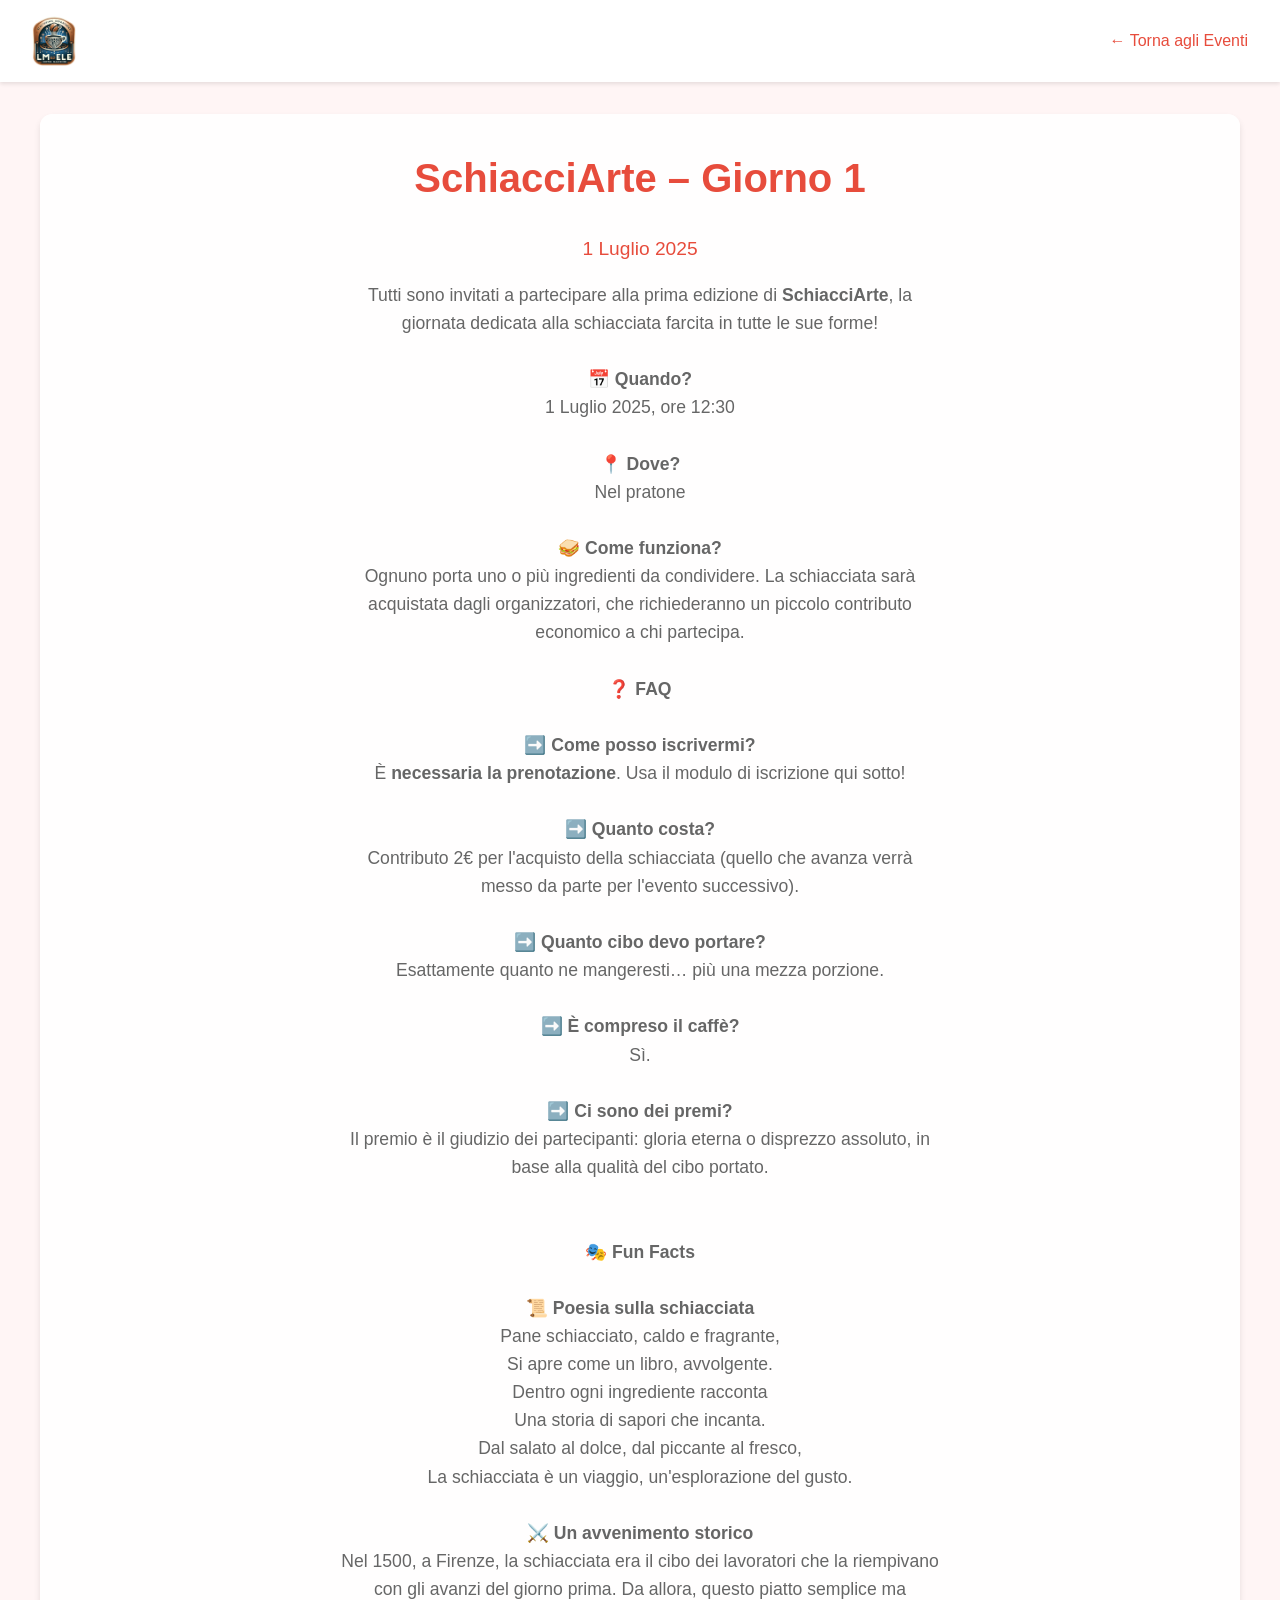
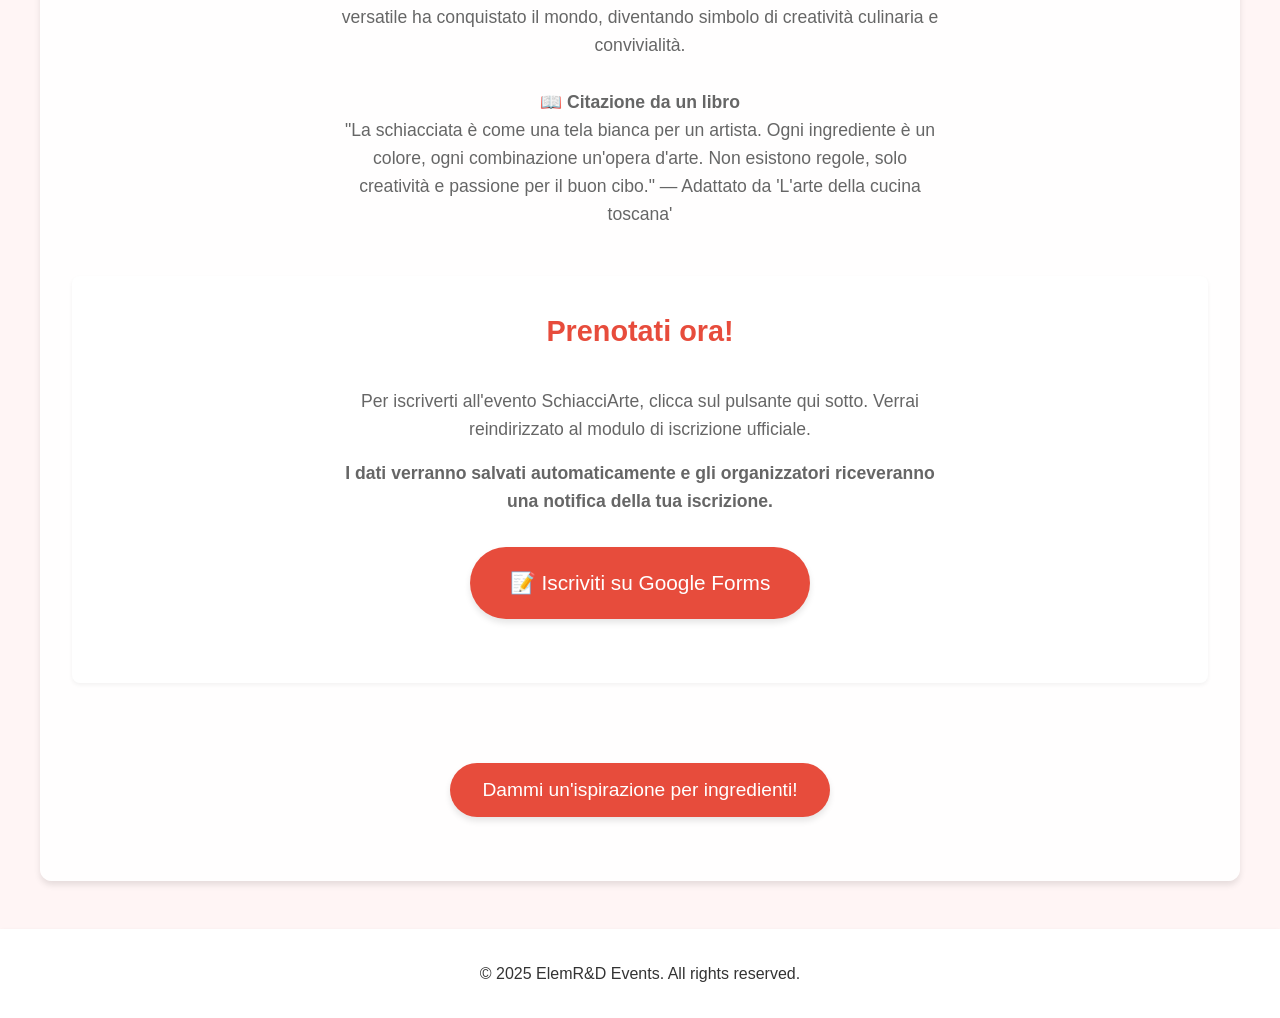
==== schiacciarte.html @ 93681b83 "Caricamento dell'intero sito" ====
<!DOCTYPE html>
<html lang="it">
<head>
    <meta charset="UTF-8">
    <meta name="viewport" content="width=device-width, initial-scale=1.0">
    <title>SchiacciArte – Giorno 1 - ElemR&D Events</title>
    <link rel="stylesheet" href="styles.css">
    <link rel="stylesheet" href="event-styles.css">
</head>
<body class="event-page">
    <div class="event-background"></div>
    
    <header>
        <div class="logo-container">
            <img src="assets/logo.png" alt="ElemR&D Logo" class="logo">
        </div>
        <a href="index.html" class="back-link">← Torna agli Eventi</a>
    </header>

    <main class="event-content">
        <h1>SchiacciArte – Giorno 1</h1>
        <div class="event-details">
            <p class="date">1 Luglio 2025</p>
            <p class="description">
                Tutti sono invitati a partecipare alla prima edizione di <strong>SchiacciArte</strong>, la giornata dedicata alla schiacciata farcita in tutte le sue forme!
                <br><br>
                📅 <strong>Quando?</strong><br> 
                1 Luglio 2025, ore 12:30
                <br><br>
                📍 <strong>Dove?</strong><br> 
                Nel pratone
                <br><br>
                🥪 <strong>Come funziona?</strong><br>
                Ognuno porta uno o più ingredienti da condividere. La schiacciata sarà acquistata dagli organizzatori, che richiederanno un piccolo contributo economico a chi partecipa.
                <br><br>
                ❓ <strong>FAQ</strong>
                <br><br>
                ➡️ <strong>Come posso iscrivermi?</strong><br>
                È <strong>necessaria la prenotazione</strong>. Usa il modulo di iscrizione qui sotto!
                <br><br>
                ➡️ <strong>Quanto costa?</strong><br>
                Contributo 2€ per l'acquisto della schiacciata  (quello che avanza verrà messo da parte per l'evento successivo).
                <br><br>
                ➡️ <strong>Quanto cibo devo portare?</strong><br>
                Esattamente quanto ne mangeresti… più una mezza porzione.
                <br><br>
                ➡️ <strong>È compreso il caffè?</strong><br>
                Sì.
                <br><br>
                ➡️ <strong>Ci sono dei premi?</strong><br>
                Il premio è il giudizio dei partecipanti: gloria eterna o disprezzo assoluto, in base alla qualità del cibo portato.
                <br><br><br>
                🎭 <strong>Fun Facts</strong>
                <br><br>
                📜 <strong>Poesia sulla schiacciata</strong><br>
                Pane schiacciato, caldo e fragrante,<br>
                Si apre come un libro, avvolgente.<br>
                Dentro ogni ingrediente racconta<br>
                Una storia di sapori che incanta.<br>
                Dal salato al dolce, dal piccante al fresco,<br>
                La schiacciata è un viaggio, un'esplorazione del gusto.
                <br><br>
                ⚔️ <strong>Un avvenimento storico</strong><br>
                Nel 1500, a Firenze, la schiacciata era il cibo dei lavoratori che la riempivano con gli avanzi del giorno prima. Da allora, questo piatto semplice ma versatile ha conquistato il mondo, diventando simbolo di creatività culinaria e convivialità.
                <br><br>
                📖 <strong>Citazione da un libro</strong><br>
                "La schiacciata è come una tela bianca per un artista. Ogni ingrediente è un colore, ogni combinazione un'opera d'arte. Non esistono regole, solo creatività e passione per il buon cibo."
                — Adattato da 'L'arte della cucina toscana'
            </p>
        </div>

        <!-- Form di iscrizione -->
        <section class="registration-section">
            <h2>Prenotati ora!</h2>
            <div class="registration-info">
                <p>Per iscriverti all'evento SchiacciArte, clicca sul pulsante qui sotto. Verrai reindirizzato al modulo di iscrizione ufficiale.</p>
                <p><strong>I dati verranno salvati automaticamente e gli organizzatori riceveranno una notifica della tua iscrizione.</strong></p>
            </div>
            
            <div class="google-form-link">
                <a href="https://docs.google.com/forms/d/e/1FAIpQLSd0z6A7fyzJBUA8NEahuUJm88xYtF_iZYlFQA8LNTu1cHnDfA/viewform?usp=sharing&ouid=103584848537398776048" target="_blank" class="google-form-button">
                    📝 Iscriviti su Google Forms
                </a>
            </div>

        </section>

        <div class="inspiration-section">
            <button id="inspirationButton" class="inspiration-button">Dammi un'ispirazione per ingredienti!</button>
        </div>
    </main>

    <footer>
        <p>&copy; 2025 ElemR&D Events. All rights reserved.</p>
    </footer>

    <script src="event-animation.js"></script>
    <script src="schiacciate-recipes.js"></script>
    <script>
        document.getElementById('inspirationButton').addEventListener('click', function() {
            const randomRecipe = schiacciateRecipes[Math.floor(Math.random() * schiacciateRecipes.length)];
            const searchUrl = `https://www.google.com/search?q=${encodeURIComponent(randomRecipe + " ricetta")}`;
            window.open(searchUrl, '_blank');
        });
    </script>
</body>
</html>
---- styles.css ----
:root {
    --primary-color: #2c3e50;
    --secondary-color: #e74c3c;
    --background-color: #f8f9fa;
    --text-color: #333;
    --card-background: #ffffff;
    --shadow: 0 2px 4px rgba(0,0,0,0.1);
}

* {
    margin: 0;
    padding: 0;
    box-sizing: border-box;
}

body {
    font-family: 'Segoe UI', Tahoma, Geneva, Verdana, sans-serif;
    line-height: 1.6;
    color: var(--text-color);
    background-color: var(--background-color);
}

header {
    background-color: var(--card-background);
    padding: 1rem 2rem;
    box-shadow: var(--shadow);
    display: flex;
    align-items: center;
    justify-content: space-between;
}

.logo-container {
    display: flex;
    align-items: center;
}

.logo {
    height: 50px;
    width: auto;
}

h1 {
    color: var(--primary-color);
    font-size: 2rem;
    margin: 0;
}

main {
    max-width: 1200px;
    margin: 2rem auto;
    padding: 0 1rem;
}

.events-section {
    margin-bottom: 3rem;
}

h2 {
    color: var(--primary-color);
    margin-bottom: 1.5rem;
    font-size: 1.5rem;
}

.events-grid {
    display: grid;
    grid-template-columns: repeat(auto-fill, minmax(300px, 1fr));
    gap: 1.5rem;
}

.event-card {
    background-color: var(--card-background);
    padding: 1.5rem;
    border-radius: 8px;
    box-shadow: var(--shadow);
    transition: transform 0.2s ease;
}

.event-card:hover {
    transform: translateY(-5px);
}

.event-card h3 {
    color: var(--primary-color);
    margin-bottom: 0.5rem;
}

.date {
    color: var(--secondary-color);
    font-weight: 500;
    margin-bottom: 1rem;
}

.event-link {
    display: inline-block;
    padding: 0.5rem 1rem;
    background-color: var(--secondary-color);
    color: white;
    text-decoration: none;
    border-radius: 4px;
    transition: background-color 0.2s ease;
}

.event-link:hover {
    background-color: #c0392b;
}

footer {
    text-align: center;
    padding: 2rem;
    background-color: var(--card-background);
    margin-top: 3rem;
    box-shadow: var(--shadow);
}

@media (max-width: 768px) {
    header {
        flex-direction: column;
        text-align: center;
        gap: 1rem;
    }

    .events-grid {
        grid-template-columns: 1fr;
    }
}
---- event-styles.css ----
.event-page {
    position: relative;
    overflow-x: hidden;
    background-color: #fff5f5;
}

.event-background {
    position: fixed;
    top: 0;
    left: 0;
    width: 100%;
    height: 100%;
    z-index: -1;
    pointer-events: none;
}

.event-hero-image {
    width: 100%;
    height: 300px;
    overflow: hidden;
    position: relative;
    margin-bottom: 2rem;
}

.hero-image {
    width: 100%;
    height: 100%;
    object-fit: cover;
    object-position: center;
}

.back-link {
    color: var(--secondary-color);
    text-decoration: none;
    font-weight: 500;
    transition: color 0.2s ease;
}

.back-link:hover {
    color: #c0392b;
}

.event-content {
    background-color: rgba(255, 255, 255, 0.9);
    padding: 2rem;
    border-radius: 12px;
    box-shadow: 0 4px 6px rgba(0, 0, 0, 0.1);
    margin-top: 2rem;
}

.event-content h1 {
    color: var(--secondary-color);
    font-size: 2.5rem;
    text-align: center;
    margin-bottom: 1.5rem;
}

.event-details {
    text-align: center;
    margin-bottom: 3rem;
}

.event-details .date {
    font-size: 1.2rem;
    margin-bottom: 1rem;
}

.event-details .description {
    font-size: 1.1rem;
    color: #666;
    max-width: 600px;
    margin: 0 auto;
}

.recipes-section {
    background-color: white;
    padding: 2rem;
    border-radius: 8px;
    box-shadow: 0 2px 4px rgba(0, 0, 0, 0.05);
}

.recipe-links {
    display: grid;
    grid-template-columns: repeat(auto-fit, minmax(250px, 1fr));
    gap: 1.5rem;
    margin-top: 1.5rem;
}

.recipe-card {
    background-color: #fff;
    padding: 1.5rem;
    border-radius: 8px;
    box-shadow: 0 2px 4px rgba(0, 0, 0, 0.1);
    text-decoration: none;
    color: var(--text-color);
    transition: transform 0.2s ease, box-shadow 0.2s ease;
    border: 2px solid transparent;
}

.recipe-card:hover {
    transform: translateY(-5px);
    box-shadow: 0 4px 8px rgba(0, 0, 0, 0.15);
    border-color: var(--secondary-color);
}

.recipe-card h3 {
    color: var(--primary-color);
    margin-bottom: 0.5rem;
}

.recipe-card p {
    color: #666;
    font-size: 0.9rem;
}

.inspiration-section {
    text-align: center;
    margin-top: 3rem;
    padding: 2rem;
}

.inspiration-button {
    background-color: var(--secondary-color);
    color: white;
    border: none;
    padding: 1rem 2rem;
    font-size: 1.2rem;
    border-radius: 50px;
    cursor: pointer;
    transition: all 0.3s ease;
    box-shadow: 0 4px 6px rgba(0, 0, 0, 0.1);
}

.inspiration-button:hover {
    transform: translateY(-2px);
    box-shadow: 0 6px 8px rgba(0, 0, 0, 0.2);
    background-color: #c0392b;
}

.inspiration-button:active {
    transform: translateY(0);
}

@media (max-width: 768px) {
    .event-content {
        padding: 1rem;
    }

    .event-content h1 {
        font-size: 2rem;
    }

    .recipe-links {
        grid-template-columns: 1fr;
    }

    .inspiration-button {
        padding: 0.8rem 1.6rem;
        font-size: 1rem;
    }
}

/* Stili per la sezione di registrazione */
.registration-section {
    background-color: white;
    padding: 2rem;
    border-radius: 8px;
    box-shadow: 0 2px 4px rgba(0, 0, 0, 0.05);
    margin-top: 2rem;
}

.registration-section h2 {
    color: var(--secondary-color);
    text-align: center;
    margin-bottom: 2rem;
    font-size: 1.8rem;
}

.registration-info {
    text-align: center;
    margin-bottom: 2rem;
    max-width: 600px;
    margin-left: auto;
    margin-right: auto;
}

.registration-info p {
    margin-bottom: 1rem;
    font-size: 1.1rem;
    color: #666;
}

.google-form-link {
    text-align: center;
    margin-bottom: 2rem;
}

.google-form-button {
    display: inline-block;
    background-color: var(--secondary-color);
    color: white;
    text-decoration: none;
    padding: 1.2rem 2.5rem;
    font-size: 1.3rem;
    border-radius: 50px;
    transition: all 0.3s ease;
    box-shadow: 0 4px 6px rgba(0, 0, 0, 0.1);
    font-weight: 500;
}

.google-form-button:hover {
    transform: translateY(-2px);
    box-shadow: 0 6px 8px rgba(0, 0, 0, 0.2);
    background-color: #c0392b;
    color: white;
}

.google-form-button:active {
    transform: translateY(0);
}

.form-fields-preview {
    background-color: #f8f9fa;
    padding: 1.5rem;
    border-radius: 8px;
    border-left: 4px solid var(--secondary-color);
}

.form-fields-preview h3 {
    color: var(--primary-color);
    margin-bottom: 1rem;
    font-size: 1.2rem;
}

.form-fields-preview ul {
    list-style: none;
    padding: 0;
}

.form-fields-preview li {
    margin-bottom: 0.5rem;
    font-size: 1rem;
    color: #666;
}

.form-fields-preview li strong {
    color: var(--primary-color);
}

/* Responsive per la sezione di registrazione */
@media (max-width: 768px) {
    .registration-section {
        padding: 1rem;
    }
    
    .google-form-button {
        padding: 1rem 2rem;
        font-size: 1.1rem;
    }
    
    .registration-info p {
        font-size: 1rem;
    }
}
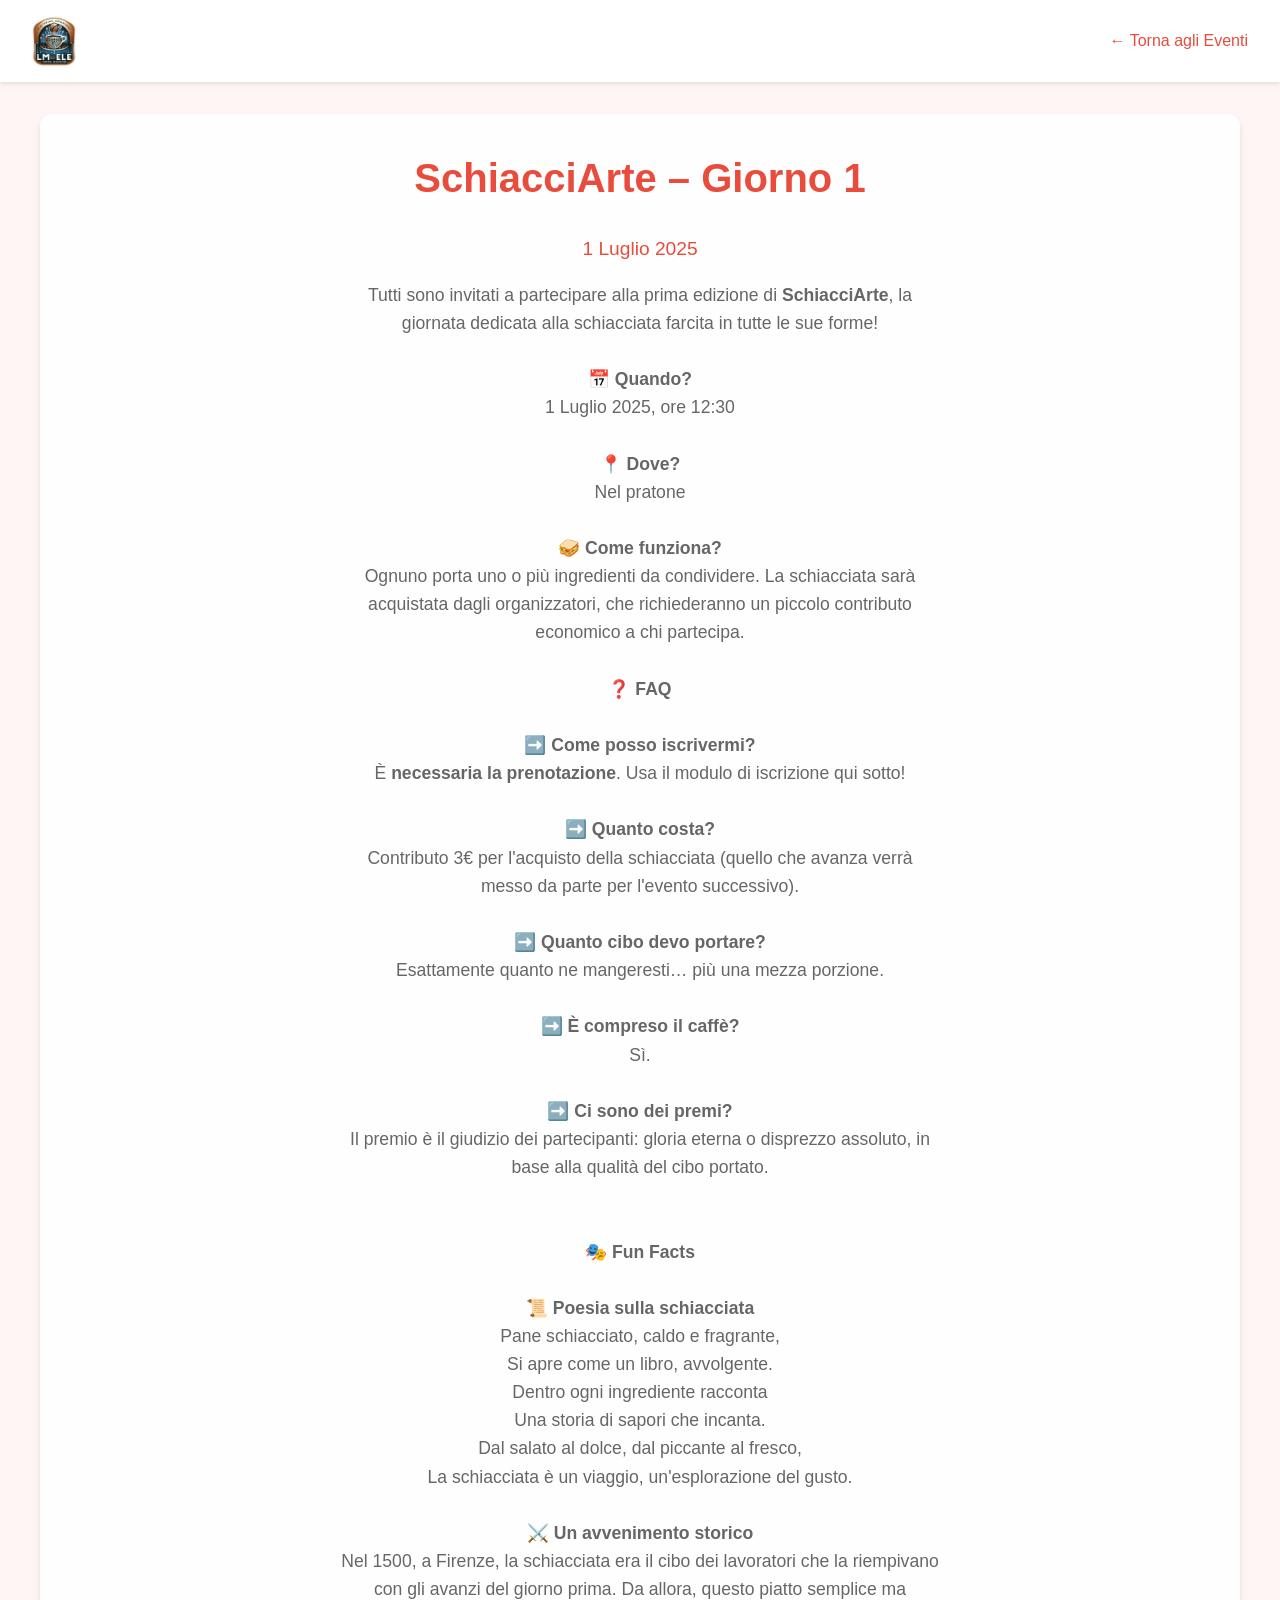
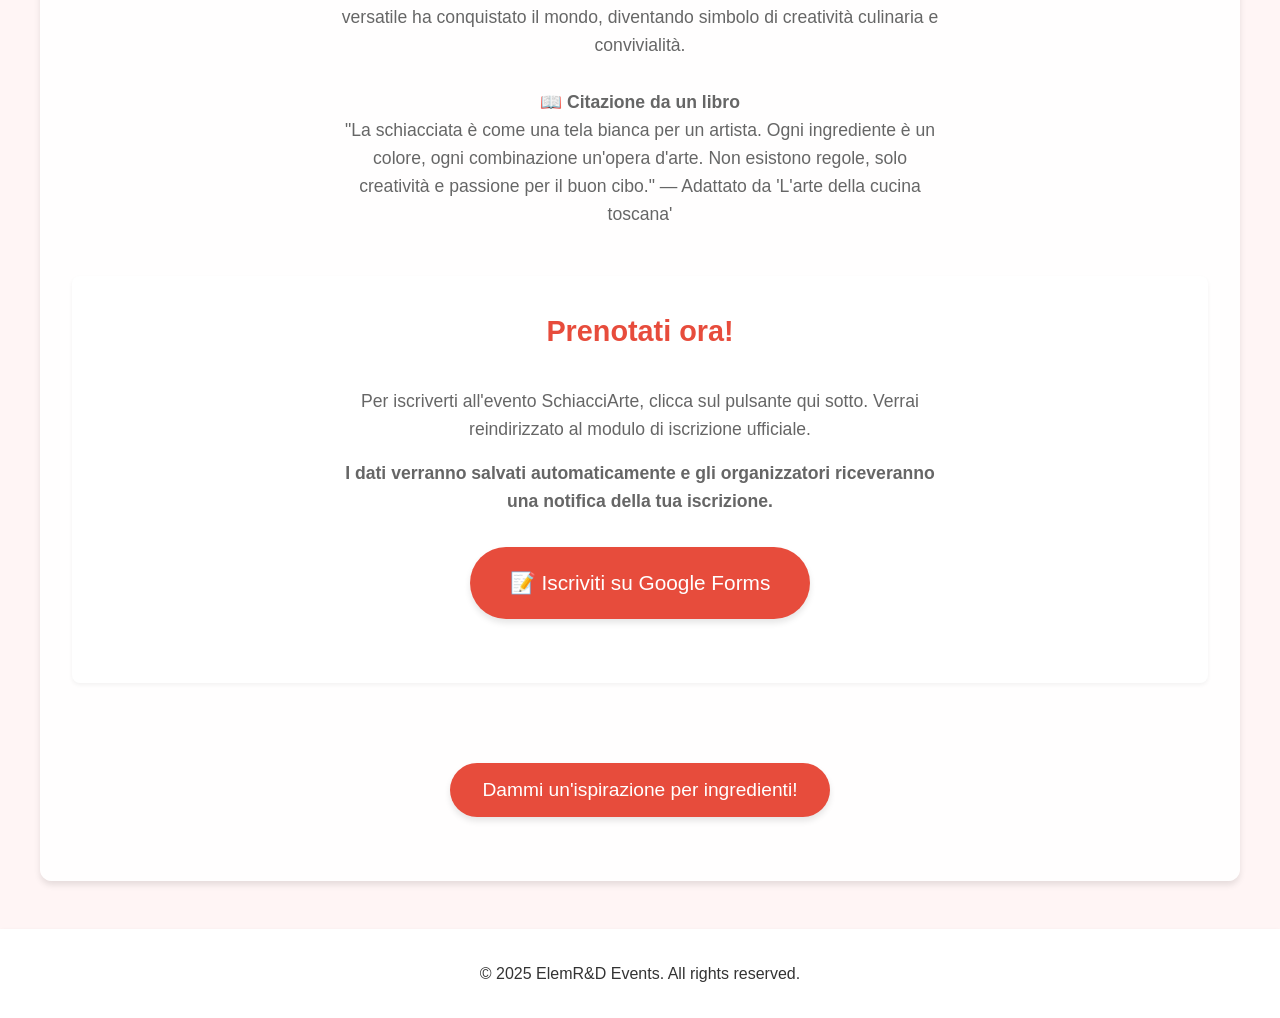
==== commit 2c3b0acf: "Update schiacciarte.html" ====
--- a/schiacciarte.html
+++ b/schiacciarte.html
@@ -39,7 +39,7 @@
                 È <strong>necessaria la prenotazione</strong>. Usa il modulo di iscrizione qui sotto!
                 <br><br>
                 ➡️ <strong>Quanto costa?</strong><br>
-                Contributo 2€ per l'acquisto della schiacciata  (quello che avanza verrà messo da parte per l'evento successivo).
+                Contributo 3€ per l'acquisto della schiacciata  (quello che avanza verrà messo da parte per l'evento successivo).
                 <br><br>
                 ➡️ <strong>Quanto cibo devo portare?</strong><br>
                 Esattamente quanto ne mangeresti… più una mezza porzione.
@@ -104,4 +104,4 @@
         });
     </script>
 </body>
-</html> +</html> 
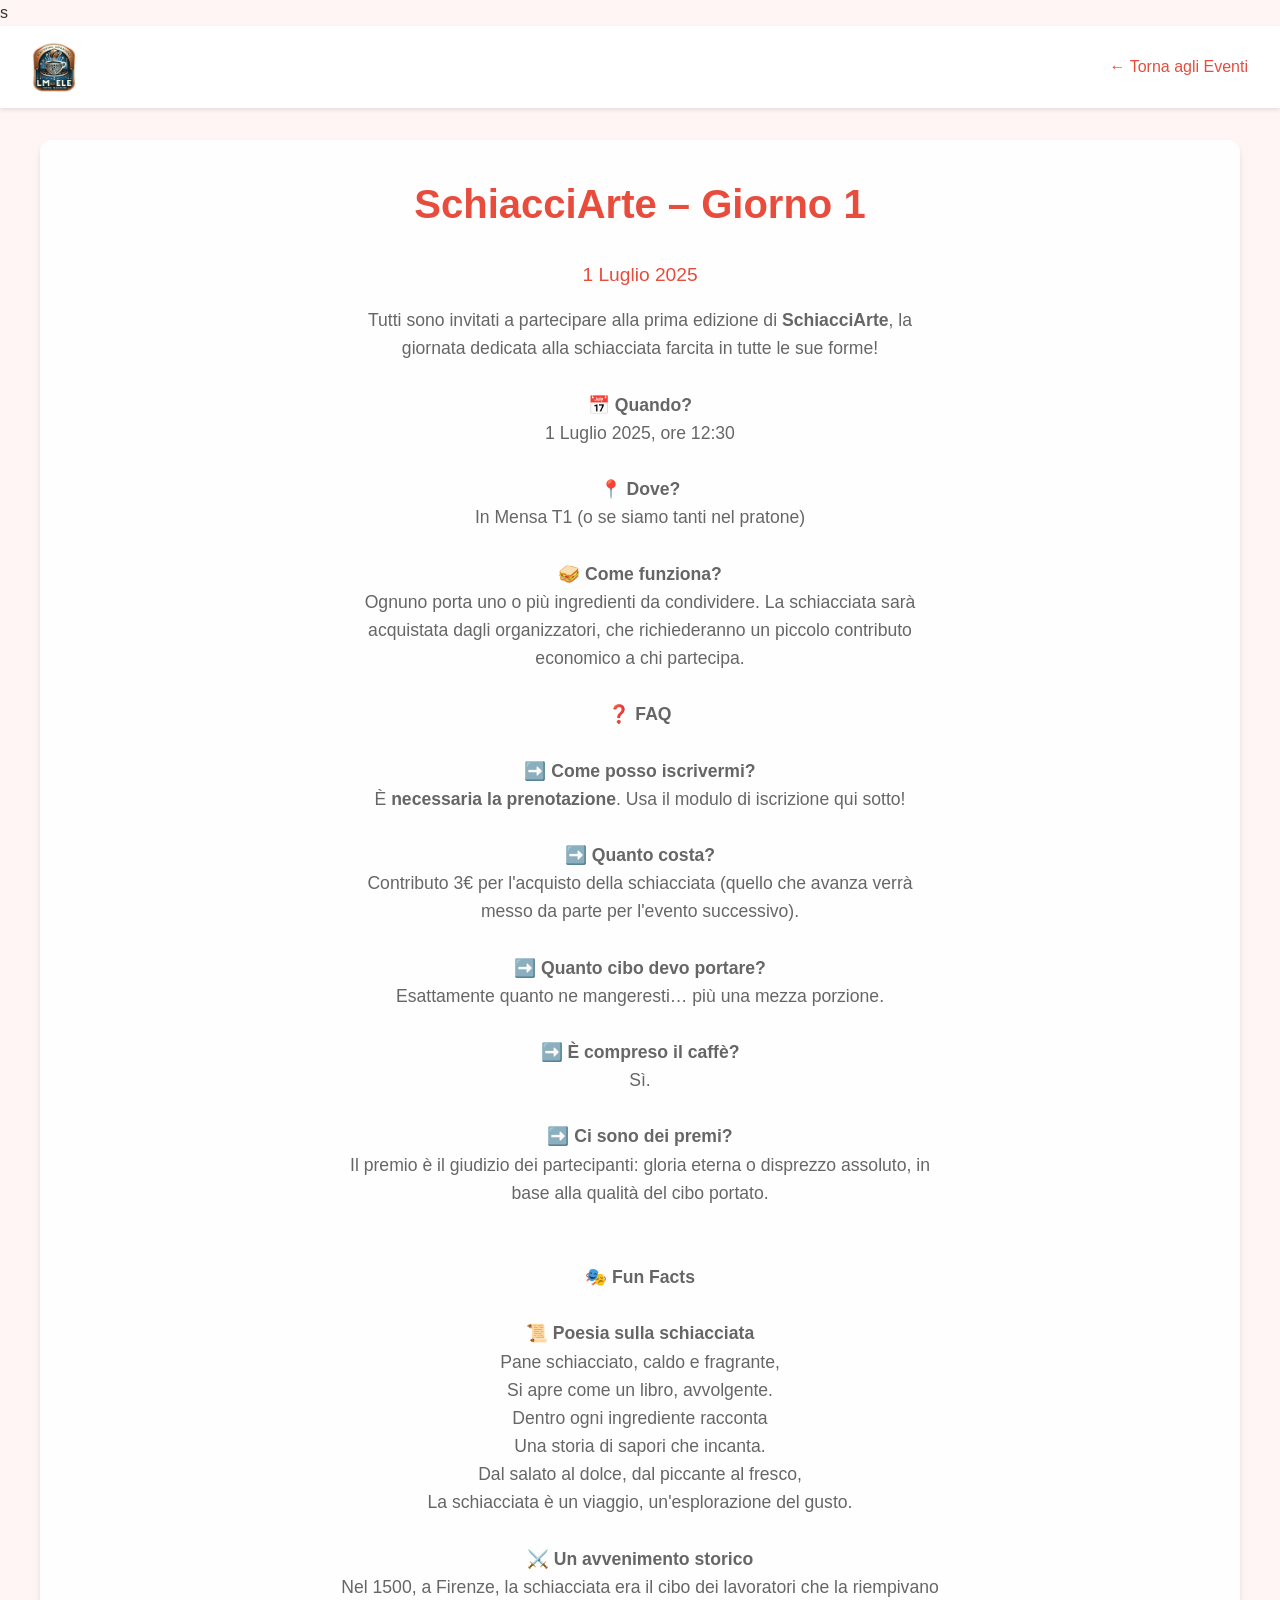
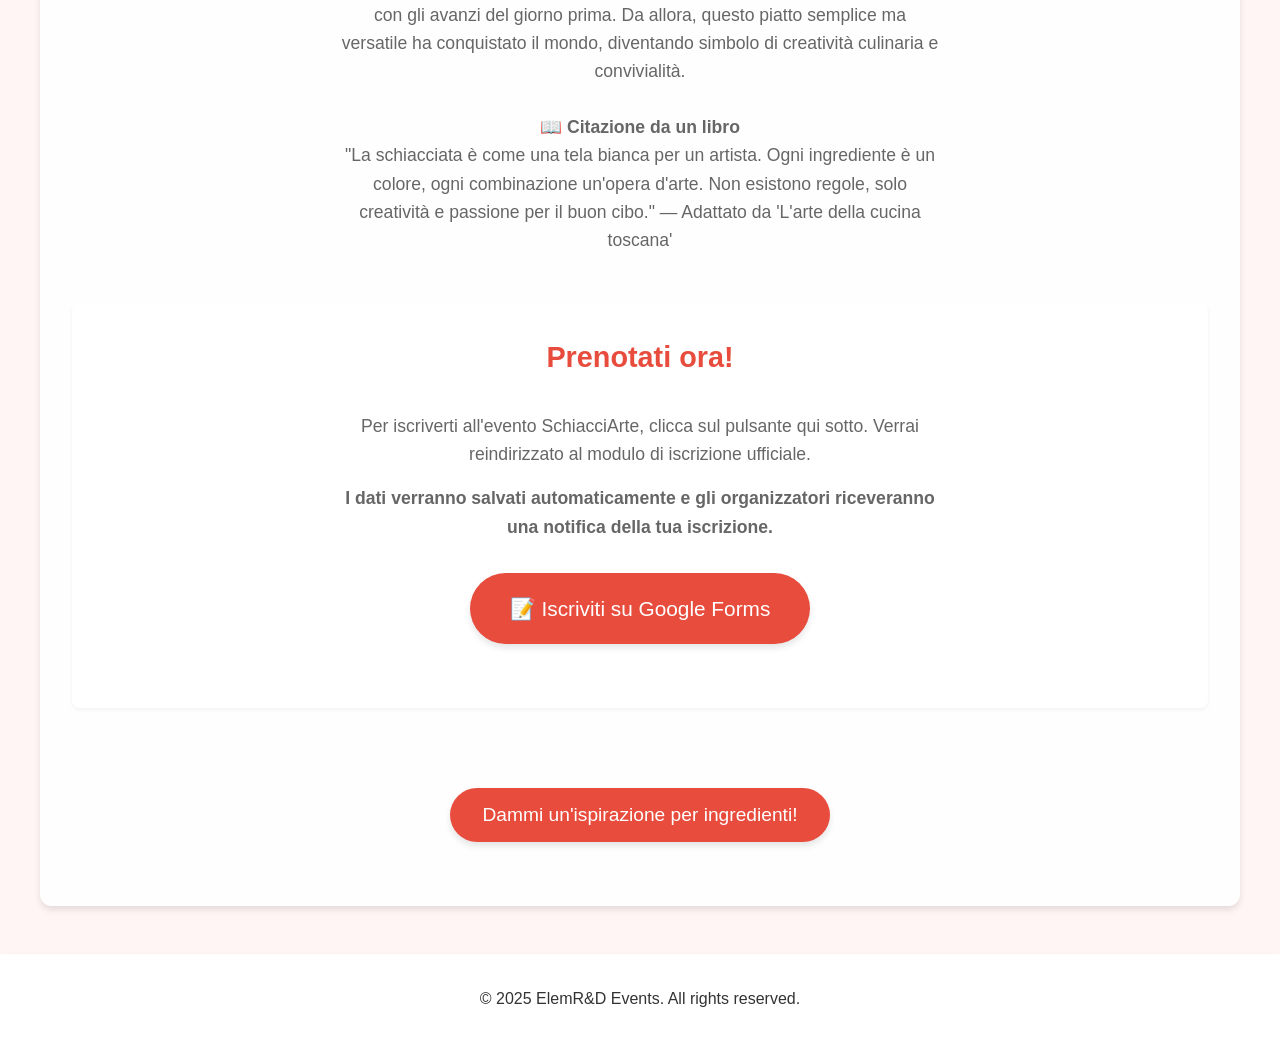
==== commit cdadb43f: "Update schiacciarte.html" ====
--- a/schiacciarte.html
+++ b/schiacciarte.html
@@ -1,4 +1,4 @@
-<!DOCTYPE html>
+s<!DOCTYPE html>
 <html lang="it">
 <head>
     <meta charset="UTF-8">
@@ -28,7 +28,7 @@
                 1 Luglio 2025, ore 12:30
                 <br><br>
                 📍 <strong>Dove?</strong><br> 
-                Nel pratone
+                In Mensa T1 (o se siamo tanti nel pratone)
                 <br><br>
                 🥪 <strong>Come funziona?</strong><br>
                 Ognuno porta uno o più ingredienti da condividere. La schiacciata sarà acquistata dagli organizzatori, che richiederanno un piccolo contributo economico a chi partecipa.
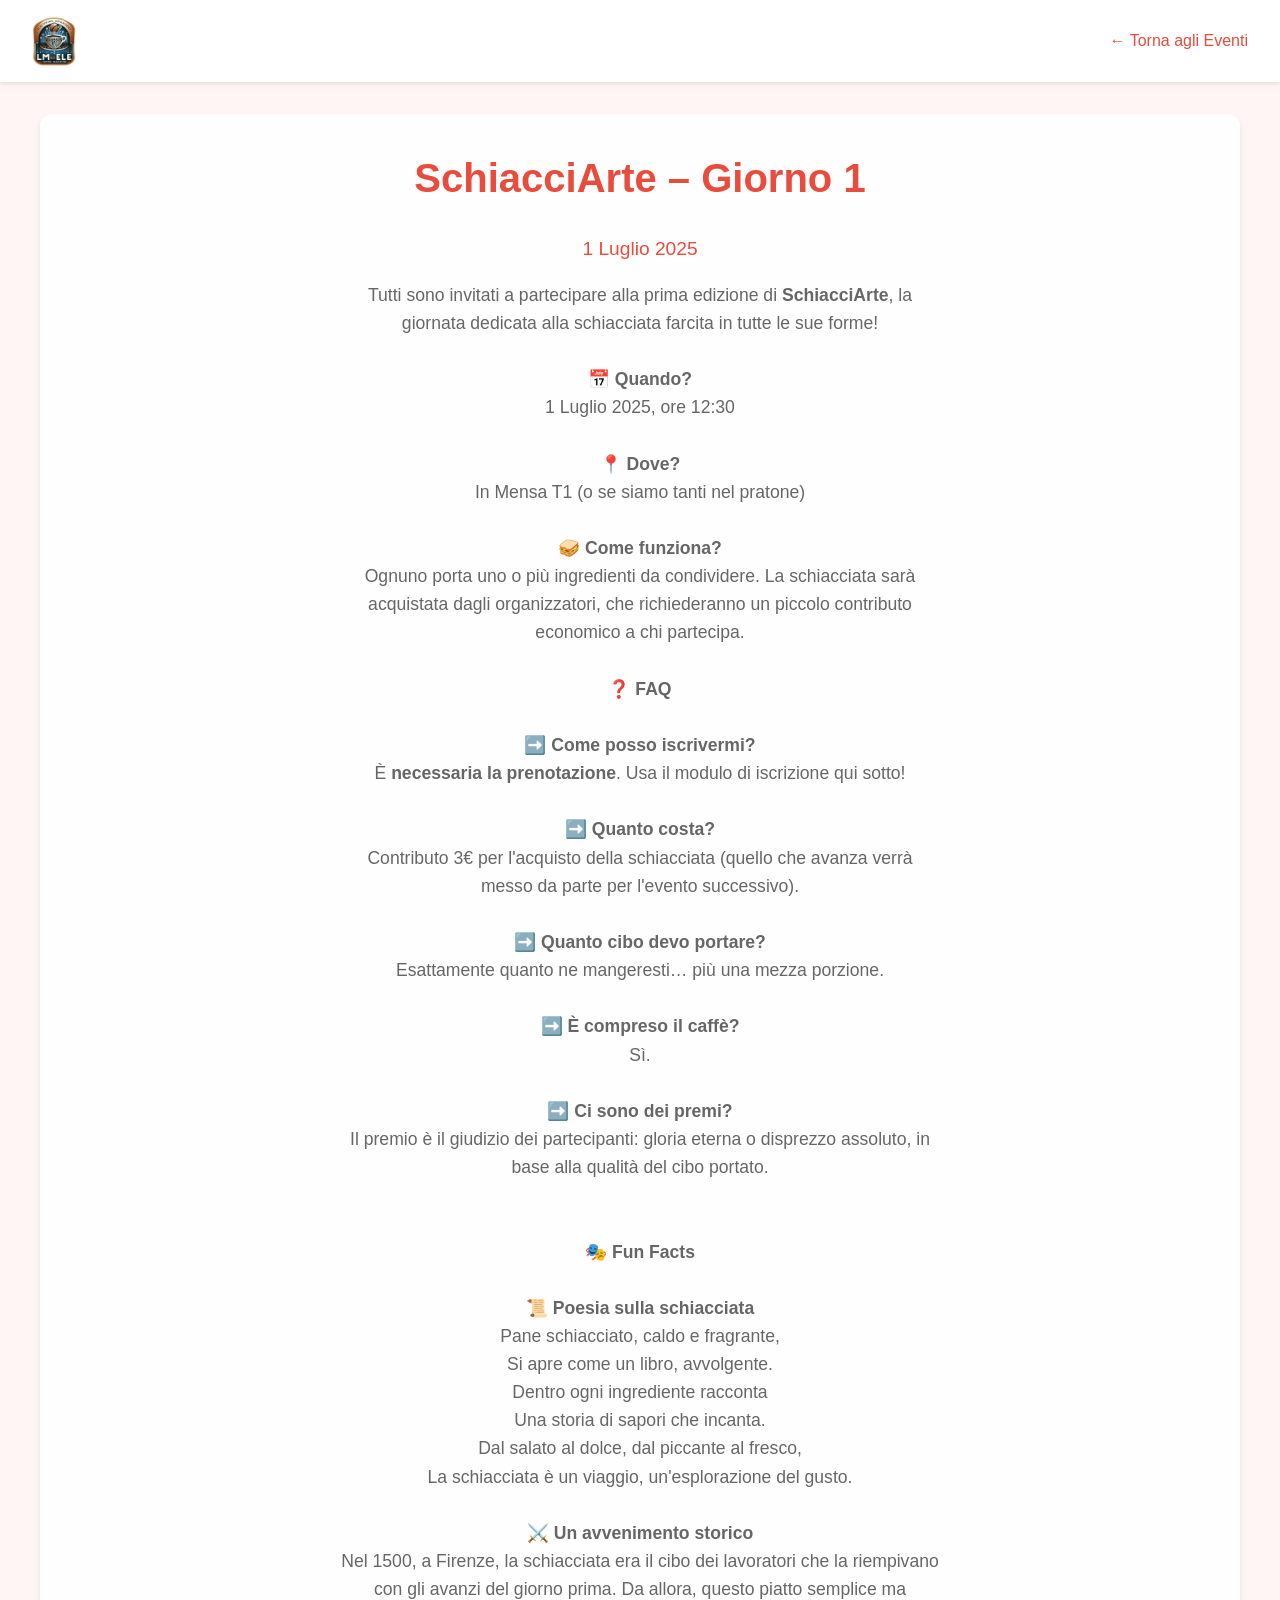
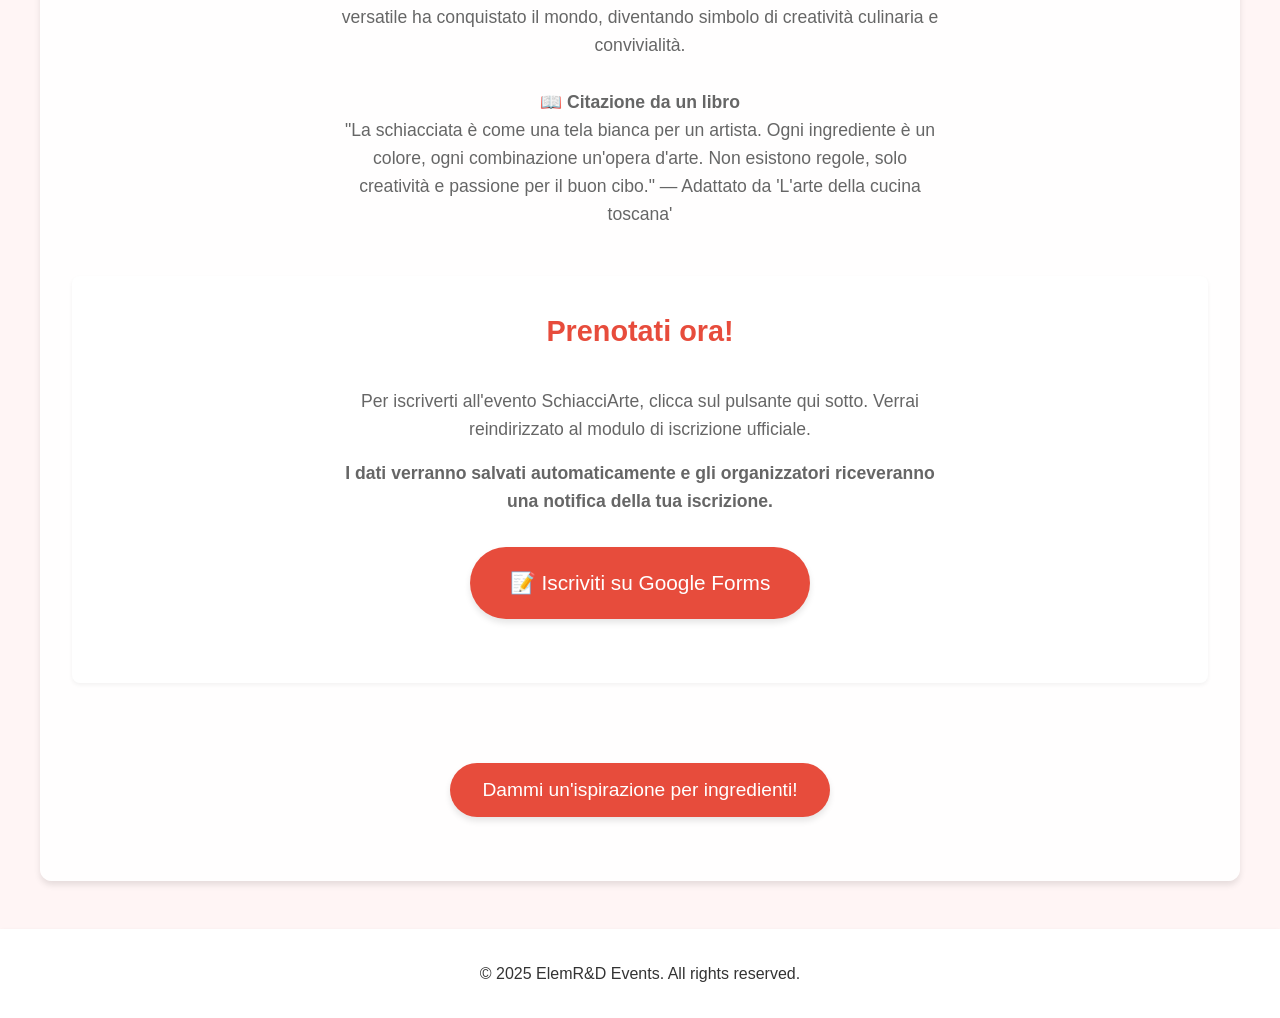
==== commit 7fd89686: "Update schiacciarte.html" ====
--- a/schiacciarte.html
+++ b/schiacciarte.html
@@ -1,4 +1,4 @@
-s<!DOCTYPE html>
+<!DOCTYPE html>
 <html lang="it">
 <head>
     <meta charset="UTF-8">
